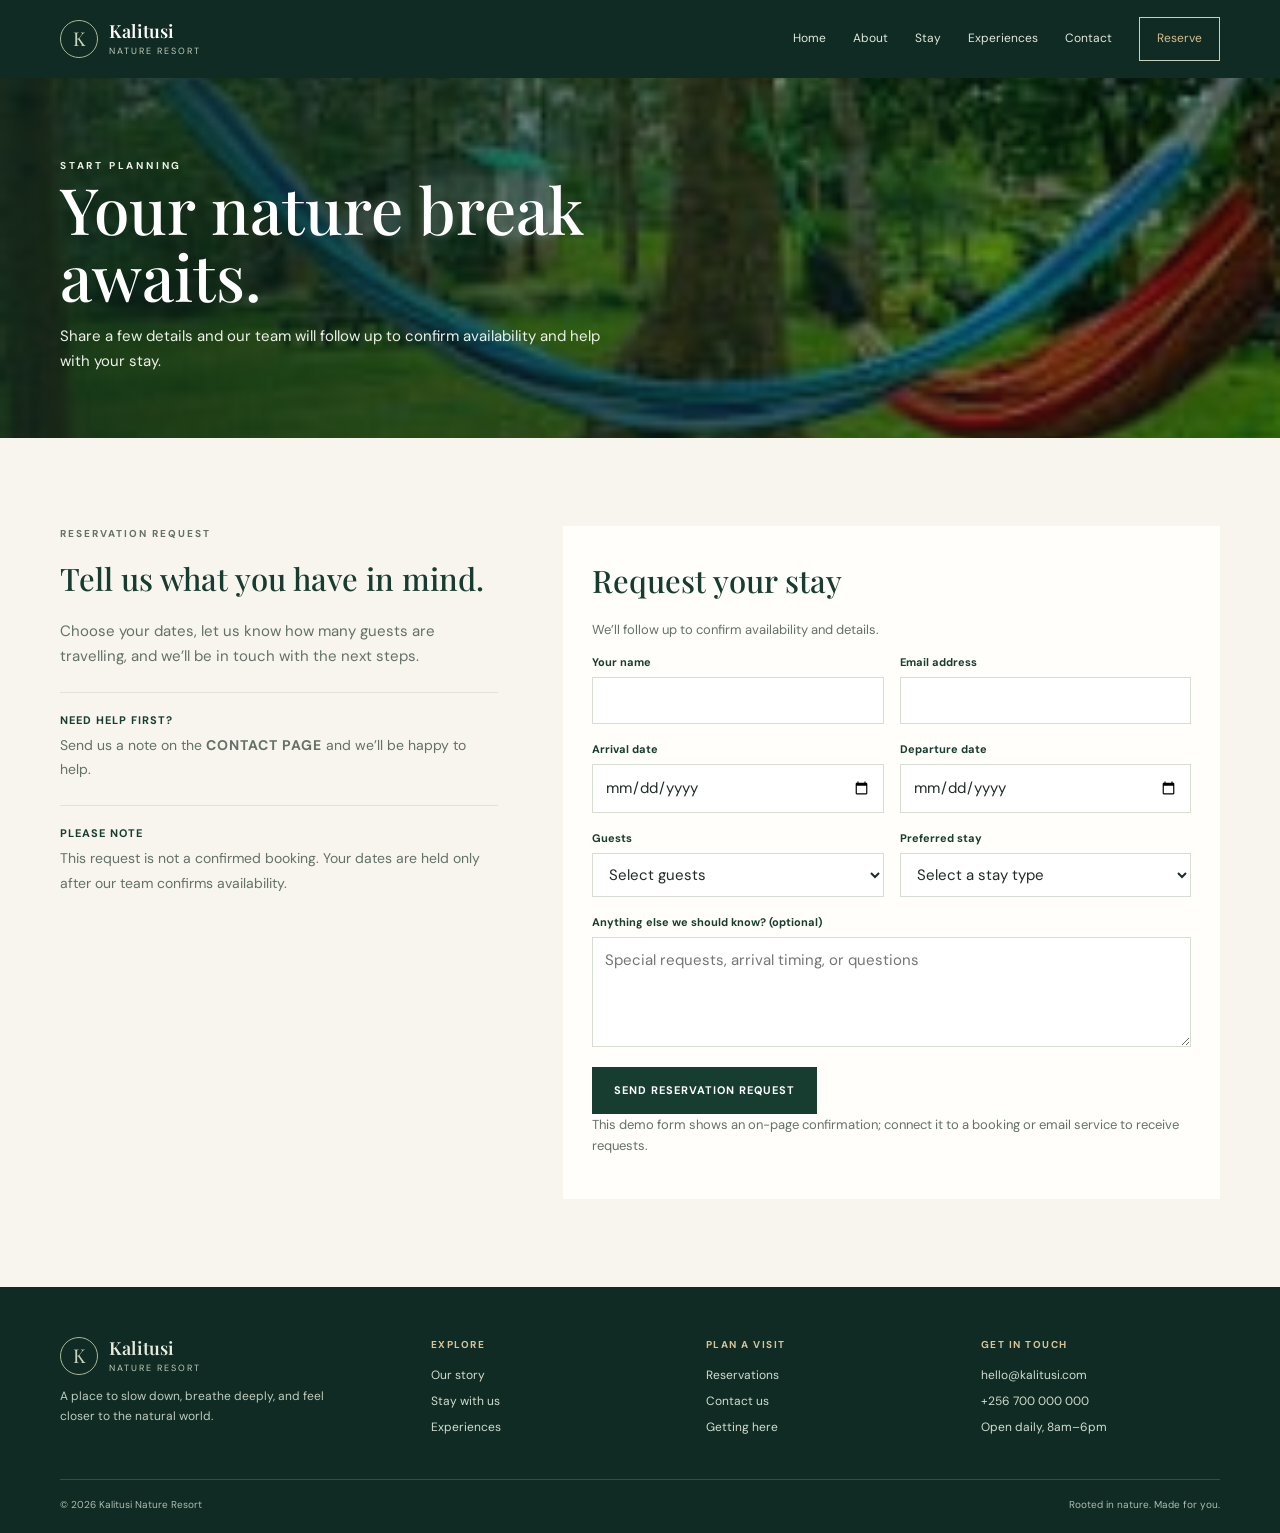
==== reservation.html @ 45f595e7 "first commit" ====
<!doctype html>
<html lang="en">
<head>
  <meta charset="utf-8">
  <meta name="viewport" content="width=device-width, initial-scale=1">
  <meta name="description" content="Send a reservation request to Kalitusi Nature Resort and start planning your stay.">
  <title>Reservations | Kalitusi Nature Resort</title>
  <link rel="stylesheet" href="styles.css">
  <script src="script.js" defer></script>
</head>
<body>
  <header class="site-header"><div class="container nav-wrap">
    <a class="brand" href="index.html" aria-label="Kalitusi Nature Resort home"><span class="brand-mark" aria-hidden="true">K</span><span class="brand-copy"><strong>Kalitusi</strong><small>Nature Resort</small></span></a>
    <button class="menu-toggle" type="button" aria-label="Open navigation menu" aria-expanded="false" aria-controls="main-nav">☰</button>
    <nav class="main-nav" id="main-nav" aria-label="Main navigation"><a href="index.html">Home</a><a href="about.html">About</a><a href="stay.html">Stay</a><a href="experiences.html">Experiences</a><a href="contact.html">Contact</a><a class="nav-book" href="reservation.html" aria-current="page">Reserve</a></nav>
  </div></header>
  <main>
    <section class="page-hero reservation-hero"><div class="container"><p class="eyebrow">Start planning</p><h1>Your nature break awaits.</h1><p>Share a few details and our team will follow up to confirm availability and help with your stay.</p></div></section>
    <section class="section"><div class="container reservation-layout">
      <div class="contact-details"><p class="kicker">Reservation request</p><h2>Tell us what you have in mind.</h2><p>Choose your dates, let us know how many guests are travelling, and we’ll be in touch with the next steps.</p>
        <div class="contact-block"><strong>Need help first?</strong><span>Send us a note on the <a class="text-link" href="contact.html">contact page</a> and we’ll be happy to help.</span></div>
        <div class="contact-block"><strong>Please note</strong><span>This request is not a confirmed booking. Your dates are held only after our team confirms availability.</span></div>
      </div>
      <form class="form-panel" data-local-form="reservation">
        <h2>Request your stay</h2><p>We’ll follow up to confirm availability and details.</p>
        <div class="form-grid">
          <div class="form-field"><label for="guest-name">Your name</label><input id="guest-name" name="name" autocomplete="name" required></div>
          <div class="form-field"><label for="guest-email">Email address</label><input id="guest-email" name="email" type="email" autocomplete="email" required></div>
          <div class="form-field"><label for="arrival">Arrival date</label><input id="arrival" name="arrival" type="date" required></div>
          <div class="form-field"><label for="departure">Departure date</label><input id="departure" name="departure" type="date" required></div>
          <div class="form-field"><label for="guests">Guests</label><select id="guests" name="guests" required><option value="" disabled selected>Select guests</option><option>1 guest</option><option>2 guests</option><option>3 guests</option><option>4 guests</option><option>5+ guests</option></select></div>
          <div class="form-field"><label for="room">Preferred stay</label><select id="room" name="room" required><option value="" disabled selected>Select a stay type</option><option>Cabin</option><option>Private room</option><option>Camping</option><option>I'm not sure yet</option></select></div>
          <div class="form-field full"><label for="request-notes">Anything else we should know? <span>(optional)</span></label><textarea id="request-notes" name="notes" placeholder="Special requests, arrival timing, or questions"></textarea></div>
        </div>
        <button class="button button-dark" type="submit">Send reservation request</button><p class="form-message" role="status" aria-live="polite"></p>
        <p class="note">This demo form shows an on-page confirmation; connect it to a booking or email service to receive requests.</p>
      </form>
    </div></section>
  </main>
  <footer class="site-footer"><div class="container"><div class="footer-grid">
    <div class="footer-intro"><a class="brand" href="index.html"><span class="brand-mark" aria-hidden="true">K</span><span class="brand-copy"><strong>Kalitusi</strong><small>Nature Resort</small></span></a><p>A place to slow down, breathe deeply, and feel closer to the natural world.</p></div>
    <div class="footer-col"><h3>Explore</h3><a href="about.html">Our story</a><a href="stay.html">Stay with us</a><a href="experiences.html">Experiences</a></div>
    <div class="footer-col"><h3>Plan a visit</h3><a href="reservation.html">Reservations</a><a href="contact.html">Contact us</a><a href="contact.html#directions">Getting here</a></div>
    <div class="footer-col"><h3>Get in touch</h3><a href="mailto:hello@kalitusi.com">hello@kalitusi.com</a><a href="tel:+256700000000">+256 700 000 000</a><span>Open daily, 8am–6pm</span></div>
  </div><div class="footer-bottom"><span>© 2026 Kalitusi Nature Resort</span><span>Rooted in nature. Made for you.</span></div></div></footer>
</body>
</html>
---- styles.css ----
@import url('https://fonts.googleapis.com/css2?family=DM+Sans:wght@400;500;600;700&family=Playfair+Display:wght@500;600;700&display=swap');

:root {
  --forest: #173c30;
  --forest-deep: #102b23;
  --leaf: #6f8b60;
  --moss: #dce5d2;
  --paper: #f7f5ee;
  --white: #fffefa;
  --ink: #202b25;
  --muted: #647168;
  --clay: #b96849;
  --line: #dfe3d9;
  --serif: 'Playfair Display', Georgia, serif;
  --sans: 'DM Sans', sans-serif;
}

* { box-sizing: border-box; }
html { scroll-behavior: smooth; }
body { margin: 0; color: var(--ink); background: var(--paper); font-family: var(--sans); font-size: 15px; line-height: 1.65; }
a { color: inherit; text-decoration: none; }
img { display: block; max-width: 100%; }
button, input, select, textarea { font: inherit; }
button, a { -webkit-tap-highlight-color: transparent; }
.container { width: min(1160px, calc(100% - 48px)); margin-inline: auto; }

.site-header { position: relative; z-index: 5; background: var(--forest-deep); color: var(--white); }
.nav-wrap { min-height: 78px; display: flex; align-items: center; justify-content: space-between; gap: 30px; }
.brand { display: inline-flex; align-items: center; gap: 11px; flex-shrink: 0; }
.brand-mark { width: 38px; height: 38px; display: grid; place-items: center; border: 1px solid #a7b799; border-radius: 50%; color: #c9d6bd; font-family: var(--serif); font-size: 19px; }
.brand-copy { display: grid; line-height: 1.2; }
.brand-copy strong { font-family: var(--serif); font-size: 18px; font-weight: 600; letter-spacing: .2px; }
.brand-copy small { margin-top: 4px; color: #c0cdbb; font-size: 9px; letter-spacing: 2px; text-transform: uppercase; }
.main-nav { display: flex; align-items: center; gap: 27px; }
.main-nav a { color: #e1e8dc; font-size: 12px; transition: color .2s ease; }
.main-nav a:hover, .main-nav a[aria-current="page"] { color: #d6bd8b; }
.main-nav .nav-book { padding: 11px 17px; border: 1px solid #c5d0bd; color: var(--white); }
.menu-toggle { display: none; width: 42px; height: 42px; border: 1px solid #829587; background: transparent; color: white; font-size: 22px; cursor: pointer; }

.hero { position: relative; min-height: 560px; display: flex; align-items: center; overflow: hidden; color: white; background: var(--forest-deep); }
.hero::after { position: absolute; top: 0; right: 0; width: 50%; height: 100%; background: linear-gradient(90deg, rgba(16, 43, 35, .08), transparent 25%); content: ''; pointer-events: none; }
.hero-photo { position: absolute; top: 0; right: 0; width: 50%; height: 100%; object-fit: cover; object-position: center 42%; }
.hero-inner { position: relative; z-index: 1; width: min(580px, calc((100% - 48px) / 2)); margin-left: max(24px, calc((100% - 1160px) / 2)); margin-right: auto; padding-block: 84px 86px; }
.eyebrow { margin: 0 0 13px; color: #c9d8bd; font-size: 10px; font-weight: 700; letter-spacing: 2.8px; text-transform: uppercase; }
.hero h1, .page-hero h1 { max-width: 680px; margin: 0; font-family: var(--serif); font-size: clamp(48px, 7vw, 78px); font-weight: 500; line-height: 1.05; }
.hero-copy { max-width: 490px; margin: 21px 0 29px; color: #edf0e9; font-size: 16px; }
.button { min-height: 47px; display: inline-flex; align-items: center; justify-content: center; padding: 0 21px; border: 1px solid transparent; background: var(--clay); color: white; font-size: 11px; font-weight: 700; letter-spacing: 1px; text-transform: uppercase; cursor: pointer; transition: background .2s ease, transform .2s ease; }
.button:hover { background: #9e5239; transform: translateY(-1px); }
.button-outline { border-color: rgba(255,255,255,.72); background: transparent; }
.button-outline:hover { background: rgba(255,255,255,.13); }
.button-dark { background: var(--forest); }
.button-dark:hover { background: var(--forest-deep); }

.intro-strip { position: relative; z-index: 1; width: min(1010px, calc(100% - 48px)); margin: -35px auto 0; display: grid; grid-template-columns: repeat(3, 1fr); background: var(--white); box-shadow: 0 12px 35px rgba(27, 44, 35, .1); }
.intro-item { padding: 22px 26px; border-right: 1px solid var(--line); }
.intro-item:last-child { border: 0; }
.intro-item strong { display: block; color: var(--forest); font-family: var(--serif); font-size: 17px; font-weight: 600; }
.intro-item span { color: var(--muted); font-size: 12px; }
.section { padding-block: 88px; }
.section-heading { max-width: 620px; margin-bottom: 36px; }
.section-heading h2, .split-copy h2, .cta-band h2 { margin: 0 0 14px; color: var(--forest); font-family: var(--serif); font-size: clamp(34px, 4vw, 48px); font-weight: 500; line-height: 1.13; }
.section-heading p, .split-copy p { margin: 0; color: var(--muted); }
.section-heading.center { margin-inline: auto; text-align: center; }
.kicker { margin: 0 0 10px; color: var(--clay); font-size: 10px; font-weight: 700; letter-spacing: 2px; text-transform: uppercase; }
.feature-grid { display: grid; grid-template-columns: repeat(3, 1fr); gap: 22px; }
.feature-card { background: var(--white); }
.feature-card img { width: 100%; height: 245px; object-fit: cover; }
.feature-card-copy { padding: 20px 21px 23px; }
.feature-card h3 { margin: 0 0 7px; color: var(--forest); font-family: var(--serif); font-size: 22px; font-weight: 600; }
.feature-card p { margin: 0 0 13px; color: var(--muted); font-size: 13px; }
.text-link { color: var(--clay); font-size: 11px; font-weight: 700; letter-spacing: 1px; text-transform: uppercase; }
.text-link:hover { color: var(--forest); }
.split { display: grid; grid-template-columns: 1fr 1fr; align-items: center; gap: 70px; }
.split-image { min-height: 405px; width: 100%; object-fit: cover; }
.split-copy .button { margin-top: 23px; }
.quote-band { padding: 64px 24px; background: var(--moss); text-align: center; }
.quote-band blockquote { max-width: 750px; margin: 0 auto; color: var(--forest); font-family: var(--serif); font-size: clamp(24px, 4vw, 36px); line-height: 1.35; }
.quote-band p { margin: 14px 0 0; color: var(--muted); font-size: 11px; letter-spacing: 1.4px; text-transform: uppercase; }
.cta-band { padding: 63px 0; background: var(--forest); color: white; }
.cta-inner { display: flex; align-items: center; justify-content: space-between; gap: 30px; }
.cta-band h2 { margin-bottom: 5px; color: white; font-size: 36px; }
.cta-band p { margin: 0; color: #d2ddd0; }

.page-hero { min-height: 360px; display: flex; align-items: end; padding: 65px 0; color: white; background: linear-gradient(90deg, rgba(13,38,29,.76), rgba(13,38,29,.18)), url('images/gym.jfif') center / cover; }
.page-hero h1 { font-size: clamp(43px, 6vw, 64px); }
.page-hero p { max-width: 540px; margin: 15px 0 0; color: #edf0e9; }
.page-hero.about-hero { background-image: linear-gradient(90deg, rgba(13,38,29,.76), rgba(13,38,29,.15)), url('images/people.jfif'); }
.page-hero.stay-hero { background-image: linear-gradient(90deg, rgba(13,38,29,.75), rgba(13,38,29,.12)), url('images/room.jfif'); }
.page-hero.experience-hero { background-image: linear-gradient(90deg, rgba(13,38,29,.77), rgba(13,38,29,.1)), url('images/tents2.jfif'); }
.page-hero.contact-hero { background-image: linear-gradient(90deg, rgba(13,38,29,.78), rgba(13,38,29,.15)), url('images/people.jfif'); }
.page-hero.reservation-hero { background-image: linear-gradient(90deg, rgba(13,38,29,.8), rgba(13,38,29,.17)), url('images/hammock.jfif'); }

.values-grid { display: grid; grid-template-columns: repeat(3, 1fr); gap: 1px; margin-top: 34px; background: var(--line); border: 1px solid var(--line); }
.value-item { padding: 27px; background: var(--white); }
.value-item span { color: var(--clay); font-family: var(--serif); font-size: 30px; }
.value-item h3 { margin: 5px 0 8px; color: var(--forest); font-family: var(--serif); font-size: 21px; }
.value-item p { margin: 0; color: var(--muted); font-size: 13px; }
.room-grid { display: grid; grid-template-columns: repeat(2, 1fr); gap: 25px; }
.room-card { background: var(--white); }
.room-card img { width: 100%; height: 290px; object-fit: cover; }
.room-info { padding: 22px 24px 25px; }
.room-info h2 { margin: 0 0 5px; color: var(--forest); font-family: var(--serif); font-size: 26px; font-weight: 500; }
.room-info p { margin: 0 0 15px; color: var(--muted); font-size: 13px; }
.room-meta { display: flex; align-items: center; justify-content: space-between; gap: 15px; color: var(--forest); font-size: 12px; }
.experience-list { display: grid; grid-template-columns: repeat(2, 1fr); gap: 24px; }
.experience-item { display: grid; grid-template-columns: 42% 1fr; min-height: 210px; background: var(--white); }
.experience-item img { width: 100%; height: 100%; min-height: 210px; object-fit: cover; }
.experience-item div { padding: 22px; }
.experience-item h2 { margin: 0 0 8px; color: var(--forest); font-family: var(--serif); font-size: 22px; font-weight: 500; }
.experience-item p { margin: 0; color: var(--muted); font-size: 13px; }

.contact-layout, .reservation-layout { display: grid; grid-template-columns: .8fr 1.2fr; gap: 65px; align-items: start; }
.contact-details h2, .form-panel h2 { margin: 0 0 12px; color: var(--forest); font-family: var(--serif); font-size: 31px; font-weight: 500; }
.contact-details > p { color: var(--muted); }
.contact-block { margin-top: 23px; padding-top: 18px; border-top: 1px solid var(--line); }
.contact-block strong { display: block; margin-bottom: 4px; color: var(--forest); font-size: 11px; letter-spacing: 1px; text-transform: uppercase; }
.contact-block span, .contact-block a { color: var(--muted); font-size: 14px; }
.form-panel { padding: 29px; background: var(--white); }
.form-panel > p { margin-top: 0; color: var(--muted); font-size: 13px; }
.form-grid { display: grid; grid-template-columns: 1fr 1fr; gap: 16px; }
.form-field { display: grid; gap: 6px; }
.form-field.full { grid-column: 1 / -1; }
.form-field label { color: var(--forest); font-size: 11px; font-weight: 700; }
.form-field input, .form-field select, .form-field textarea { width: 100%; min-height: 44px; padding: 10px 12px; border: 1px solid #d6ddd2; border-radius: 0; outline: none; background: #fff; color: var(--ink); }
.form-field textarea { min-height: 110px; resize: vertical; }
.form-field input:focus, .form-field select:focus, .form-field textarea:focus { border-color: var(--leaf); box-shadow: 0 0 0 2px rgba(111,139,96,.15); }
.form-panel .button { margin-top: 20px; }
.form-message { display: none; margin: 18px 0 0; padding: 13px; background: var(--moss); color: var(--forest); font-size: 13px; }
.form-message.visible { display: block; }
.note { margin-top: 14px; color: var(--muted); font-size: 11px; }

.site-footer { padding: 50px 0 20px; background: var(--forest-deep); color: #e6ece2; }
.footer-grid { display: grid; grid-template-columns: 1.4fr 1fr 1fr 1fr; gap: 36px; padding-bottom: 35px; }
.footer-intro p { max-width: 280px; color: #bfccbd; font-size: 12px; }
.footer-col h3 { margin: 0 0 13px; color: #d7c49b; font-size: 10px; letter-spacing: 1.5px; text-transform: uppercase; }
.footer-col a, .footer-col span { display: block; margin: 6px 0; color: #d2ddd0; font-size: 12px; }
.footer-col a:hover { color: #d7c49b; }
.footer-bottom { display: flex; justify-content: space-between; gap: 20px; padding-top: 17px; border-top: 1px solid rgba(255,255,255,.16); color: #aebcaf; font-size: 10px; }

@media (max-width: 900px) {
  .main-nav { gap: 16px; }
  .main-nav a { font-size: 11px; }
  .split { gap: 35px; }
  .contact-layout, .reservation-layout { gap: 32px; }
  .experience-item { grid-template-columns: 1fr; }
  .experience-item img { height: 190px; min-height: 0; }
}
@media (max-width: 720px) {
  .container { width: min(100% - 36px, 560px); }
  .nav-wrap { min-height: 70px; }
  .menu-toggle { display: grid; place-items: center; }
  .main-nav { position: absolute; top: 70px; left: 0; right: 0; display: none; align-items: stretch; gap: 0; padding: 8px 18px 18px; background: var(--forest-deep); }
  .main-nav.open { display: flex; flex-direction: column; }
  .main-nav a { padding: 12px 5px; border-top: 1px solid rgba(255,255,255,.12); font-size: 13px; }
  .main-nav .nav-book { margin-top: 8px; text-align: center; }
  .hero { min-height: 0; align-items: stretch; flex-direction: column; }
  .hero::after { display: none; }
  .hero-photo { position: relative; order: 2; width: 100%; height: auto; aspect-ratio: 4 / 3; object-position: center; }
  .hero-inner { width: calc(100% - 36px); margin: 0 auto; padding-block: 58px 54px; }
  .intro-strip { width: calc(100% - 36px); grid-template-columns: 1fr; margin-top: -22px; }
  .intro-item { padding: 14px 19px; border-right: 0; border-bottom: 1px solid var(--line); }
  .intro-item:last-child { border-bottom: 0; }
  .section { padding-block: 63px; }
  .feature-grid, .room-grid, .values-grid, .experience-list { grid-template-columns: 1fr; }
  .feature-card img { height: 225px; }
  .split, .contact-layout, .reservation-layout { grid-template-columns: 1fr; gap: 27px; }
  .split-image { min-height: 280px; max-height: 360px; }
  .cta-inner { align-items: flex-start; flex-direction: column; }
  .page-hero { min-height: 320px; padding: 47px 0; }
  .footer-grid { grid-template-columns: 1fr 1fr; gap: 27px 20px; }
  .footer-bottom { flex-direction: column; gap: 5px; }
}
@media (max-width: 420px) {
  .brand-copy strong { font-size: 16px; }
  .brand-copy small { font-size: 8px; }
  .form-grid { grid-template-columns: 1fr; }
  .form-field.full { grid-column: auto; }
  .form-panel { padding: 22px 18px; }
  .footer-grid { grid-template-columns: 1fr 1fr; }
}
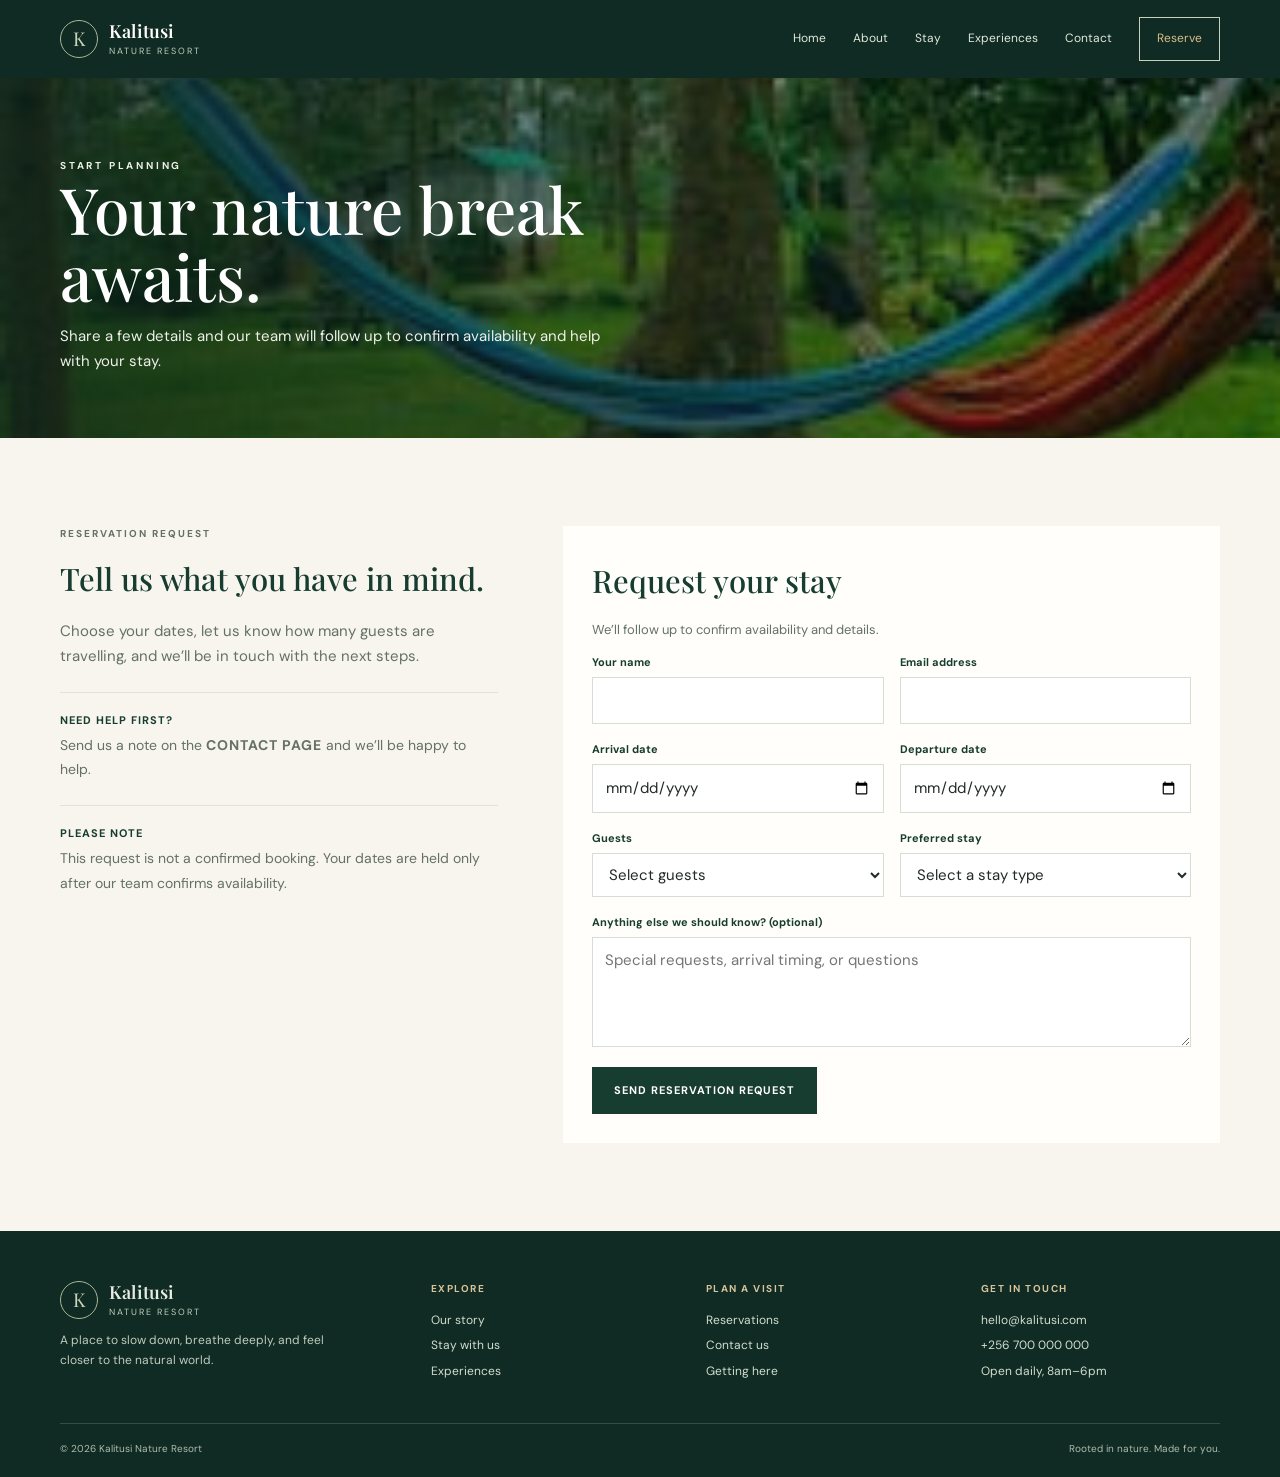
==== commit 869fa00e: "Update" ====
--- a/reservation.html
+++ b/reservation.html
@@ -33,7 +33,7 @@
           <div class="form-field full"><label for="request-notes">Anything else we should know? <span>(optional)</span></label><textarea id="request-notes" name="notes" placeholder="Special requests, arrival timing, or questions"></textarea></div>
         </div>
         <button class="button button-dark" type="submit">Send reservation request</button><p class="form-message" role="status" aria-live="polite"></p>
-        <p class="note">This demo form shows an on-page confirmation; connect it to a booking or email service to receive requests.</p>
+        
       </form>
     </div></section>
   </main>
